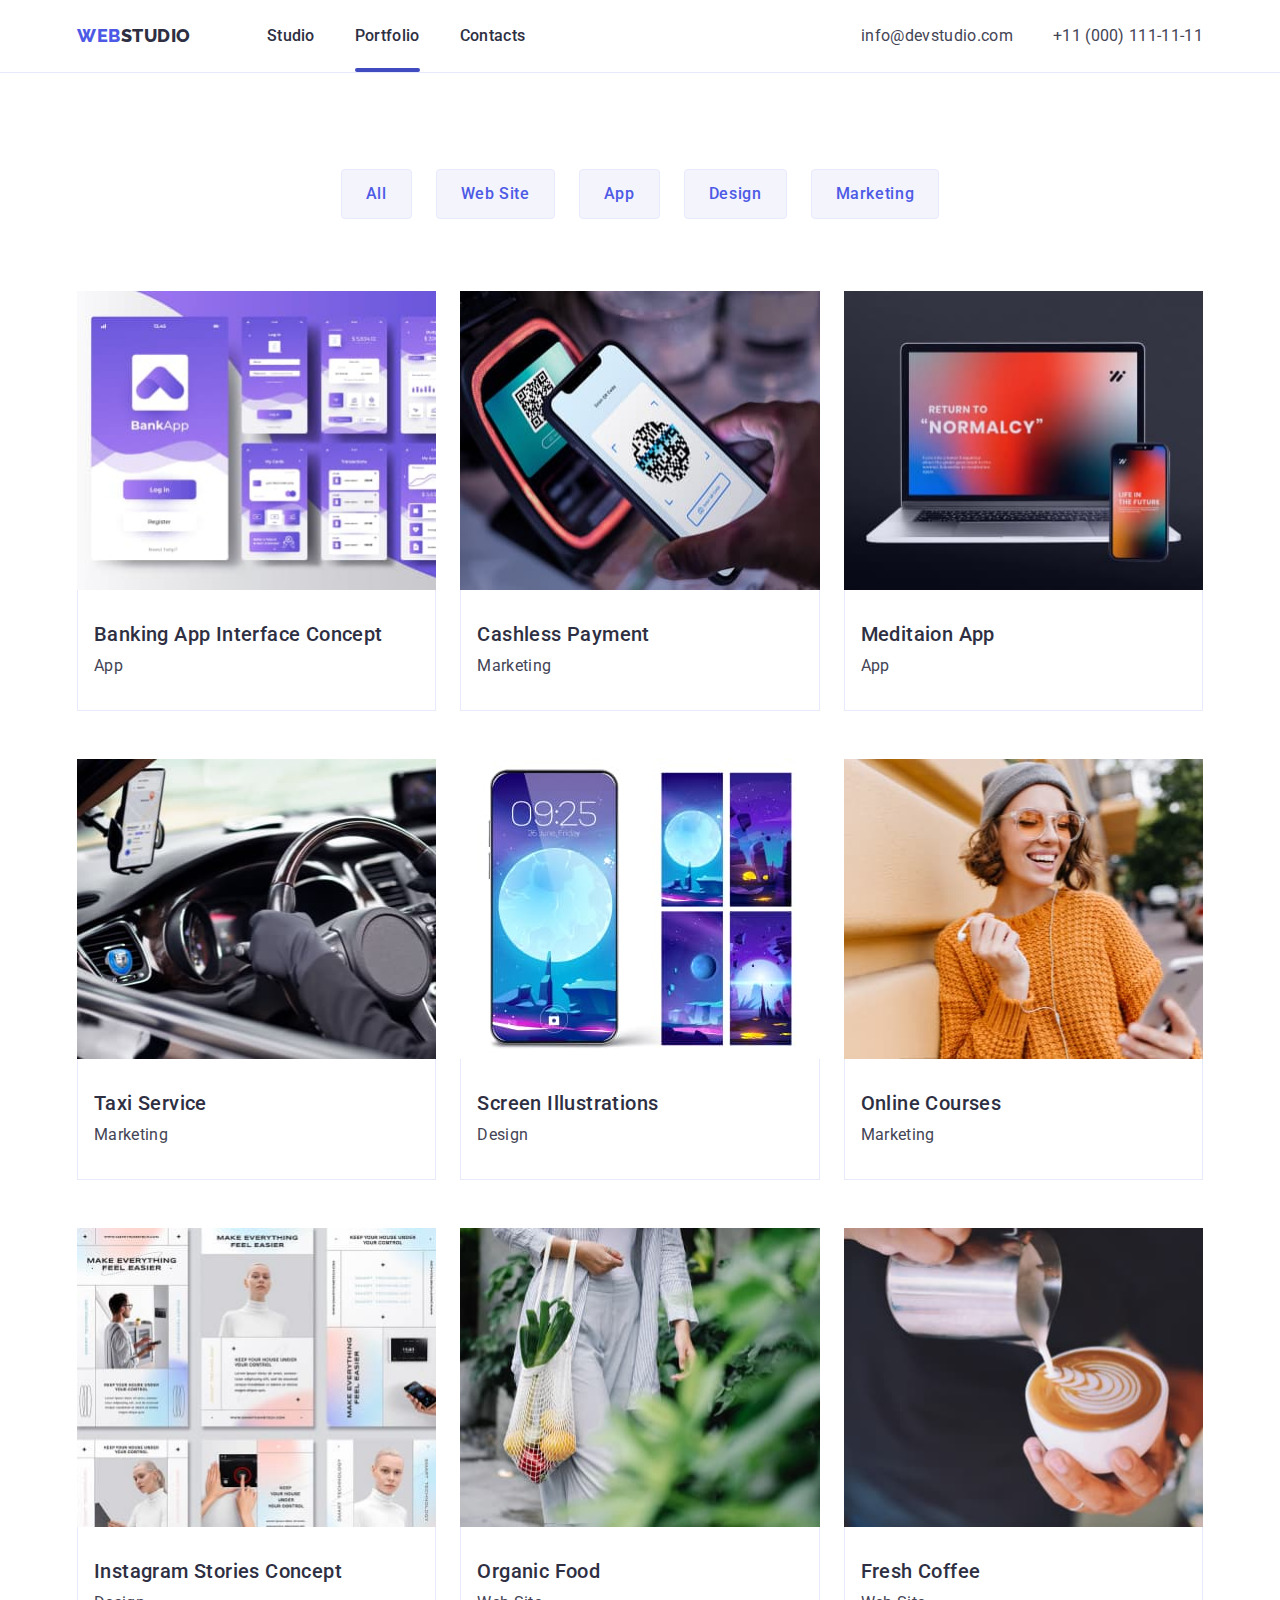
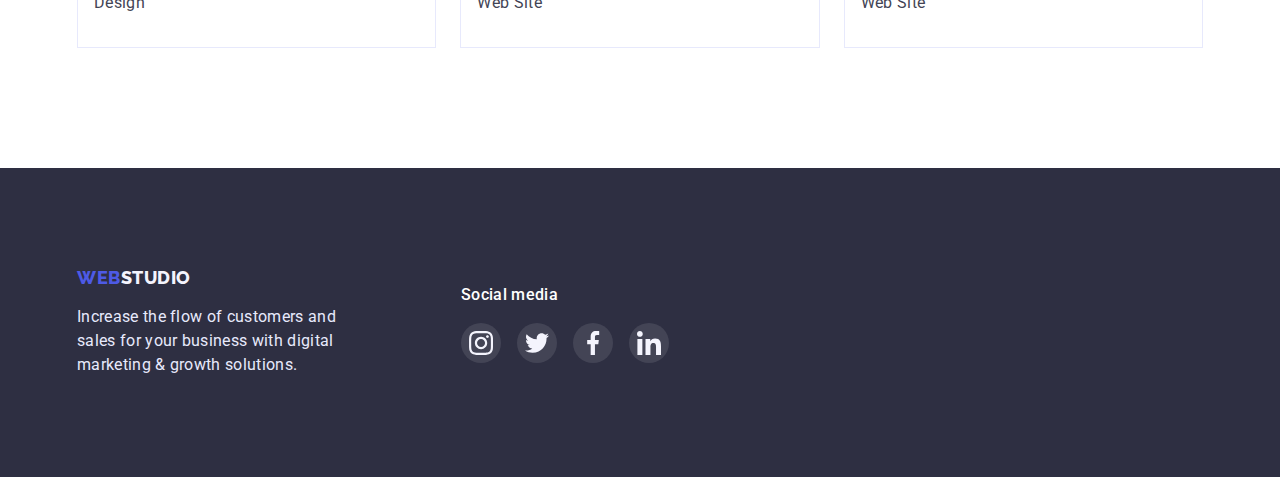
==== portfolio.html @ baeeca3b "Initial commit" ====
<!DOCTYPE html>
<html lang="en">

<head>
  <meta charset="UTF-8" />
  <meta http-equiv="X-UA-Compatible" content="IE=edge" />
  <meta name="viewport" content="width=device-width, initial-scale=1.0" />
  <title>Document</title>
  <link rel="preconnect" href="https://fonts.googleapis.com" />
  <link rel="preconnect" href="https://fonts.gstatic.com" crossorigin />
  <link href="https://fonts.googleapis.com/css2?family=Raleway:wght@800&family=Roboto:wght@400;500;700;900&display=swap"
    rel="stylesheet" />
  <link rel="stylesheet" href="https://cdnjs.cloudflare.com/ajax/libs/modern-normalize/1.1.0/modern-normalize.min.css">
  <link rel="stylesheet" href="./css/styles.css" />
</head>

<body>
  <!-- header  -->
  <header class="page-header">
    <div class="container header-container">
      <nav class="page-nav">
        <a href="./index.html" class="link logo">
          Web<spn class="logo-type">Studio</spn></a>

        <ul class="list menu">
          <li class="menu-item">
            <a href="./index.html" class="link menu-link">Studio</a>
          </li>
          <li class="menu-item">
            <a href="./portfolio.html" class="link menu-link menu-link-active">Portfolio</a>
          </li>
          <li class="menu-item">
            <a href="" class="link menu-link">Contacts</a>
          </li>
        </ul>
      </nav>
      <address>
        <ul class="list address-container">
          <li>
            <a href="mailto:info@devstudio.com" class="link info phone-number">info@devstudio.com</a>
          </li>
          <li>
            <a href="tel:+110001111111" class="link info">+11 (000) 111-11-11</a>
          </li>
        </ul>
      </address>
    </div>
  </header>
    <!-- main  -->
    <main>
      <section class="potfolio-container">
        <div class="container">
          <h1 class="visually-hidden">portfolio</h1>
          <ul class="list btn-container">
            <li><button type="button" class="filter-btn">All</button></li>
            <li><button type="button" class="filter-btn">Web Site</button></li>
            <li><button type="button" class="filter-btn">App</button></li>
            <li><button type="button" class="filter-btn">Design</button></li>
            <li><button type="button" class="filter-btn">Marketing</button></li>
          </ul>
          <ul class="list portfolio-photo-container">
            <li class="portfolio-photo-cards">
              <a href="" class="link portfolio-hover-link">
               <div class="potfolio-list-overlay">
                  <img
                    src="./images/portfolio/img.jpg"
                    alt="bank"
                    width="360"
                    height="300"
                  />
                  <p class="overlay">14 Stylish and User-Friendly App Design Concepts · Task Manager App · Calorie Tracker App · Exotic Fruit Ecommerce App · Cloud Storage App</p>
               </div>
                <div class="portfolio-text-cards"><h2 class="secondary-text portfolio-title">Banking App Interface Concept</h2>
                <p class="subtitle-text">App</p></div>
              </a>
            </li>
            <li class="portfolio-photo-cards">
              <a href="" class="link portfolio-hover-link">
                <div class="potfolio-list-overlay">
                <img
                  src="./images/portfolio/img1.jpg"
                  alt="qr pay"
                  width="360"
                  height="300"
                /><p class="overlay">14 Stylish and User-Friendly App Design Concepts · Task Manager App · Calorie Tracker App · Exotic
                  Fruit Ecommerce App · Cloud Storage App</p>
                </div>
                <div class="portfolio-text-cards"><h2 class="secondary-text portfolio-title">Cashless Payment</h2>
                <p class="subtitle-text">Marketing</p></div>
              </a>
            </li>
            <li class="portfolio-photo-cards">
              <a href="" class="link portfolio-hover-link">
                <div class="potfolio-list-overlay">
                <img
                  src="./images/portfolio/img2.jpg"
                  alt="meditation"
                  width="360"
                  height="300"
                />
                <p class="overlay">14 Stylish and User-Friendly App Design Concepts · Task Manager App · Calorie Tracker App · Exotic
                  Fruit Ecommerce App · Cloud Storage App</p>
                </div>
                <div class="portfolio-text-cards"><h2 class="secondary-text portfolio-title">Meditaion App</h2>
                <p class="subtitle-text">App</p></div>
              </a>
            </li>
            <li class="portfolio-photo-cards">
              <a href="" class="link portfolio-hover-link">
                <div class="potfolio-list-overlay">
                <img
                  src="./images/portfolio/img3.jpg"
                  alt="avto"
                  width="360"
                  height="300"
                />
                <p class="overlay">14 Stylish and User-Friendly App Design Concepts · Task Manager App · Calorie Tracker App · Exotic
                  Fruit Ecommerce App · Cloud Storage App</p>
                </div>
                <div class="portfolio-text-cards"><h2 class="secondary-text portfolio-title">Taxi Service</h2>
                <p class="subtitle-text">Marketing</p></div>
              </a>
            </li>
            <li class="portfolio-photo-cards">
              <a href="" class="link portfolio-hover-link">
                <div class="potfolio-list-overlay">
                <img
                  src="./images/portfolio/img4.jpg"
                  alt="screen"
                  width="360"
                  height="300"
                />
                <p class="overlay">14 Stylish and User-Friendly App Design Concepts · Task Manager App · Calorie Tracker App · Exotic
                  Fruit Ecommerce App · Cloud Storage App</p>
                </div>
                <div class="portfolio-text-cards"><h2 class="secondary-text portfolio-title">Screen Illustrations</h2>
                <p class="subtitle-text">Design</p></div>
              </a>
            </li>
            <li class="portfolio-photo-cards">
              <a href="" class="link portfolio-hover-link">
                <div class="potfolio-list-overlay">
                <img
                  src="./images/portfolio/img5.jpg"
                  alt="girl on street"
                  width="360"
                  height="300"
                />
                <p class="overlay">14 Stylish and User-Friendly App Design Concepts · Task Manager App · Calorie Tracker App · Exotic
                  Fruit Ecommerce App · Cloud Storage App</p>
                </div>
                <div class="portfolio-text-cards"><h2 class="secondary-text portfolio-title">Online Courses</h2>
                <p class="subtitle-text">Marketing</p></div>
              </a>
            </li>
            <li class="portfolio-photo-cards">
              <a href="" class="link portfolio-hover-link">
                <div class="potfolio-list-overlay">
                <img
                  src="./images/portfolio/img6.jpg"
                  alt="insta maket"
                  width="360"
                  height="300"
                /><p class="overlay">14 Stylish and User-Friendly App Design Concepts · Task Manager App · Calorie Tracker App · Exotic
                  Fruit Ecommerce App · Cloud Storage App</p>
                </div>
                <div class="portfolio-text-cards"><h2 class="secondary-text portfolio-title">Instagram Stories Concept</h2>
                <p class="subtitle-text">Design</p></div>
              </a>
            </li>
            <li class="portfolio-photo-cards">
              <a href="" class="link portfolio-hover-link">
                <div class="potfolio-list-overlay">
                <img
                  src="./images/portfolio/img7.jpg"
                  alt="vegetable"
                  width="360"
                  height="300"
                /><p class="overlay">14 Stylish and User-Friendly App Design Concepts · Task Manager App · Calorie Tracker App · Exotic
                  Fruit Ecommerce App · Cloud Storage App</p>
                </div>
                <div class="portfolio-text-cards"><h2 class="secondary-text portfolio-title">Organic Food</h2>
                <p class="subtitle-text">Web Site</p></div>
              </a>
            </li>
            <li class="portfolio-photo-cards">
              <a href="" class="link portfolio-hover-link">
                <div class="potfolio-list-overlay">
                <img
                  src="./images/portfolio/img8.jpg"
                  alt="coffee"
                  width="360"
                  height="300"
                /><p class="overlay">14 Stylish and User-Friendly App Design Concepts · Task Manager App · Calorie Tracker App · Exotic
                  Fruit Ecommerce App · Cloud Storage App</p>
                </div>
                <div class="portfolio-text-cards"><h2 class="secondary-text portfolio-title">Fresh Coffee</h2>
                <p class="subtitle-text">Web Site</p></div>
              </a>
            </li>
          </ul>
        </div>
      </section>
    </main>
    <!-- footer  -->
    <footer class="footer-container">
      <div class="container footer-flex-container">
        <div class="footer-container-logo"><a href="./index.html" class="link footer-btn">
            Web<span class="footer-btn-studio">Studio</span></a>
          <p class="footer-text">
            Increase the flow of customers and sales for your business with digital
            marketing & growth solutions.
          </p>
        </div>
        <div class="social-media-container">
          <p class="footer-title">Social media</p>
          <ul class="footer-list list">
            <li class="footer-list-item">
              <a href="" class="footer-list-link">
                <svg class="footer-list-icon" width="24" height="24">
                  <use href="./images/sprite.svg#instagram"></use>
                </svg>
              </a>
            </li>
            <li class="footer-list-item">
              <a href="" class="footer-list-link">
                <svg class="footer-list-icon" width="24" height="24">
                  <use href="./images/sprite.svg#twitter"></use>
                </svg>
              </a>
            </li>
            <li class="footer-list-item">
              <a href="" class="footer-list-link">
                <svg class="footer-list-icon" width="24" height="24">
                  <use href="./images/sprite.svg#facebook"></use>
                </svg>
              </a>
            </li>
            <li class="footer-list-item">
              <a href="" class="footer-list-link">
                <svg class="footer-list-icon" width="24" height="24">
                  <use href="./images/sprite.svg#linkedin"></use>
                </svg>
              </a>
            </li>
          </ul>
        </div>
      </div>
    </footer>
    </body>
    
    </html>
---- css/styles.css ----
.list {
  list-style: none;
}
.link {
  text-decoration: none;
}
body {
  font-family: 'Roboto', sans-serif;
  color: var(--primary-text);
}
button {
  cursor: pointer;
}
h1,
h2,
h3,
h4,
p {
  margin-top: 0;
  margin-bottom: 0;
}
ul,
ol {
  margin-top: 0;
  margin-bottom: 0;
  padding-left: 0;
}
img {
  display: block;
  width: 100%;
  height: auto;
}
.visually-hidden {
  position: absolute;
  white-space: nowrap;
  width: 1px;
  height: 1px;
  overflow: hidden;
  border: 0;
  padding: 0;
  clip: rect(0 0 0 0);
  clip-path: inset(50%);
  margin: -1px;
}

.container {
  width: 1158px;
  margin-left: auto;
  margin-right: auto;
  padding-left: 16px;
  padding-right: 16px;
}
section {
  padding-bottom: 120px;
  padding-top: 120px;
}

/* ===============root===============  */
:root {
  --cloud-light-background: #f4f4fd;
  --cornflower-accent-color: #e7e9fc;
  --light-slate-subtle: #8e8f99;
  --green-succsses-color: #31d0aa;
  --iris-brand-color: #4d5ae5;
  --primary-text: #2e2f42;
  --text-color-slate: #434455;
  --hover-ocean: #404bbf;
  --white: #ffffff;
}

.primary-text {
  font-weight: 700;
  font-size: 36px;
  line-height: 1.1;
  letter-spacing: 0.02em;
  margin-bottom: 72px;
  text-align: center;
}
.secondary-text {
  font-weight: 500;
  font-size: 20px;
  line-height: 1.2;
  letter-spacing: 0.02em;
  color: var(--primary-text);
}
.subtitle-text {
  font-size: 16px;
  line-height: 1.5;
  letter-spacing: 0.02em;

  color: var(--text-color-slate);
}
/* =================header===============  */

.logo {
  font-family: 'Raleway';
  font-weight: 800;
  font-size: 18px;
  line-height: 1.3;
  letter-spacing: 0.03em;
  text-transform: uppercase;
  color: var(--iris-brand-color);
  margin-right: 76px;
}
.logo-type {
  color: var(--primary-text);
}

.menu-link {
  display: block;
  position: relative;
  color: var(--primary-text);
  font-weight: 500;
  font-size: 16px;
  line-height: 1.5;
  letter-spacing: 0.02em;
  padding-bottom: 24px;
  padding-top: 24px;
  transition: color 250ms cubic-bezier(0.4, 0, 0.2, 1);
}
.menu-link-active::after {
  display: block;
  content: '';
  position: absolute;
  width: 100%;
  height: 4px;
  background-color: var(--hover-ocean);
  border-radius: 2px;
  left: 0;
  bottom: 0;
}
/* .menu-link:hover:after {
  display: block;
} */
.menu-item:not(:last-child) {
  margin-right: 40px;
  /* position: relative; */
}
.menu-link:hover,
.menu-link:focus {
  color: var(--hover-ocean);
}
.info {
  font-style: normal;
  font-size: 16px;
  line-height: 1.5;
  letter-spacing: 0.02em;
  color: var(--text-color-slate);
  transition: color 250ms cubic-bezier(0.4, 0, 0.2, 1);
}
.info:hover,
.info:focus {
  color: var(--hover-ocean);
}
.header-container {
  display: flex;
  align-items: center;
  justify-content: space-between;
}
.page-nav {
  display: flex;
  align-items: center;
}
.menu {
  display: flex;
}
.address-container {
  display: flex;
}
.phone-number {
  margin-right: 40px;
}
.page-header {
  /* padding-top: 24px; */
  /* padding-bottom: 24px; */
  border-bottom: 1px solid var(--cornflower-accent-color);
}

/* ===========main============== */
/* ========hero============= */
.hero {
  background-color: var(--primary-text);
  text-align: center;
  padding-bottom: 188px;
  padding-top: 188px;
  background-image: linear-gradient(
      rgba(46, 47, 66, 0.7),
      rgba(46, 47, 66, 0.7)
    ),
    url(../images/people-office.jpg);
  background-repeat: no-repeat;
  background-position: center;
  background-size: cover;
  width: 1440px;
  margin-left: auto;
  margin-right: auto;
}

.hero-text {
  font-weight: 700;
  font-size: 56px;
  line-height: 1.07;
  /* text-align: center; */
  letter-spacing: 0.02em;
  color: var(--white);
  width: 496px;
  margin-bottom: 48px;
  margin-left: auto;
  margin-right: auto;
}
.hero-btn {
  background: var(--iris-brand-color);
  font-family: inherit;
  font-weight: 500;
  font-size: 16px;
  line-height: 1.5;
  letter-spacing: 0.04em;
  color: var(--white);
  border-radius: 4px;
  border: transparent;
  padding-top: 16px;
  padding-bottom: 16px;
  padding-right: 32px;
  padding-left: 32px;
  transition: background-color 250ms cubic-bezier(0.4, 0, 0.2, 1);
}
.hero-btn:hover,
.hero-btn:focus {
  background-color: var(--hover-ocean);
  color: var(--white);
}

/* =========feature-container=========== */

.feature-container {
  display: flex;
}
.feature-list:not(:last-child) {
  margin-right: 24px;
}

.feature-text {
  margin-bottom: 8px;
  margin-top: 8px;
}
.feature-subtitle {
  min-width: 264px;
}
.feature-list-prymiry {
  display: flex;
  justify-content: space-between;
  align-items: center;
}
.feature-list-link {
  display: flex;
  justify-content: center;
  align-items: center;
  height: 112px;
  background: var(--cloud-light-background);
  border-radius: 4px;
}

/* ===============works==================== */
.work-contanier {
  padding-top: 0;
}
.work-header {
  text-transform: capitalize;
}

.work-list {
  display: flex;
  column-gap: 24px;
}
.work-cards {
  flex-basis: calc(100%-58px) / 3;
}

/* ====================team================ */
.team-container {
  background-color: var(--cloud-light-background);
}
.team-list {
  display: flex;
  column-gap: 24px;
}
.team-cards {
  flex-basis: calc((100%-24px * 3) / 4);
  background-color: var(--white);
  box-shadow: 0px 1px 6px rgba(46, 47, 66, 0.08),
    0px 1px 1px rgba(46, 47, 66, 0.16), 0px 2px 1px rgba(46, 47, 66, 0.08);
}
.team-cards-text {
  padding-bottom: 32px;
  padding-top: 32px;
  text-align: center;
}
.team-title {
  margin-bottom: 8px;
}
.social-list-link {
  display: flex;
  justify-content: center;
  align-items: center;
  width: 40px;
  height: 40px;
  border-radius: 50%;
  background-color: var(--iris-brand-color);
  transition: background-color 250ms cubic-bezier(0.4, 0, 0.2, 1);
}
.social-list {
  display: flex;
  justify-content: center;
  gap: 24px;
  margin-top: 8px;
}
.social-list-icon {
  fill: var(--cloud-light-background);
}
.social-list-link:hover,
.social-list-link:focus {
  background-color: var(--hover-ocean);
}
/* ===========customers============= */
.customers-title {
  font-weight: 700;
  font-size: 36px;
  line-height: 1.11;
  text-align: center;
  letter-spacing: 0.02em;
  text-transform: capitalize;
  color: var(--primary-text);
  margin-bottom: 72px;
}
.customers-conteiner {
  padding-top: 130px;
}
.customers-list {
  display: flex;
  justify-content: center;
  align-items: center;
  gap: 24px;
}
.customers-list-icon {
  fill: var(--light-slate-subtle);
  transition: fill 250ms cubic-bezier(0.4, 0, 0.2, 1);
}

.customers-list-link {
  display: flex;
  justify-content: center;
  align-items: center;

  height: 88px;
  border: 1px solid var(--light-slate-subtle);
  border-radius: 4px;
  transition: border-color 250ms cubic-bezier(0.4, 0, 0.2, 1);
}
.customers-list-link:hover,
.customers-list-link:focus {
  border: 1px solid var(--hover-ocean);
  border-radius: 4px;
}
.customers-list-link:hover .customers-list-icon {
  fill: var(--hover-ocean);
}
.customers-list-item {
  width: calc((100% - 120px) / 6);
}
/* ===========footer============= */
.footer-container {
  background-color: var(--primary-text);
  padding-top: 100px;
  padding-bottom: 100px;
}
.footer-btn {
  font-family: 'Raleway';
  font-weight: 800;
  font-size: 18px;
  line-height: 1.16;
  letter-spacing: 0.03em;
  text-transform: uppercase;
  color: var(--iris-brand-color);
}

.footer-btn-studio {
  color: var(--cloud-light-background);
}

.footer-text {
  font-size: 16px;
  line-height: 1.5;
  letter-spacing: 0.02em;
  color: var(--cornflower-accent-color);

  margin-top: 16px;
}
.footer-container-logo {
  width: 264px;
}

.footer-title {
  font-weight: 500;
  font-size: 16px;
  line-height: 1.5;

  letter-spacing: 0.02em;

  color: var(--white);
  margin-bottom: 16px;
}
.footer-list {
  display: flex;
}
.footer-list-link {
  display: flex;
  justify-content: center;
  align-items: center;
  width: 40px;
  height: 40px;
  border-radius: 50%;
  background-color: var(--text-color-slate);
  transition: background-color 250ms cubic-bezier(0.4, 0, 0.2, 1);
}
.footer-list-link:hover,
.footer-list-link:focus {
  background-color: var(--green-succsses-color);
}
.footer-list-item:not(:last-child) {
  margin-right: 16px;
}
.footer-flex-container {
  display: flex;
  align-items: center;
}
.footer-list-icon {
  fill: var(--cloud-light-background);
}
.social-media-container {
  width: 280px;
  margin-left: 120px;
}
/* ===========portfolio============= */
/* ===========portfolio============= */
/* ===========portfolio============= */

.filter-btn {
  font-family: inherit;
  background: var(--cloud-light-background);
  font-weight: 500;
  font-size: 16px;
  line-height: 1.5;
  letter-spacing: 0.04em;
  color: var(--iris-brand-color);
  border: 1px solid var(--cornflower-accent-color);
  border-radius: 4px;
  padding-top: 12px;
  padding-bottom: 12px;
  padding-right: 24px;
  padding-left: 24px;
  transition: background-color 250ms cubic-bezier(0.4, 0, 0.2, 1),
    color 250ms cubic-bezier(0.4, 0, 0.2, 1),
    box-shadow 250ms cubic-bezier(0.4, 0, 0.2, 1),
    border-color 250ms cubic-bezier(0.4, 0, 0.2, 1);
}
.filter-btn:hover,
.filter-btn:focus {
  background-color: var(--hover-ocean);
  color: var(--white);
  box-shadow: 0px 3px 1px rgba(0, 0, 0, 0.1), 0px 2px 1px rgba(0, 0, 0, 0.08),
    0px 2px 2px rgba(0, 0, 0, 0.12);
  border: 1px solid var(--hover-ocean);
}
.btn-container {
  display: flex;
  justify-content: center;
  column-gap: 24px;
  margin-bottom: 72px;
}

.portfolio-photo-container {
  display: flex;
  flex-wrap: wrap;
  column-gap: 24px;
  row-gap: 48px;
}
.portfolio-photo-cards {
  flex-basis: calc((100% - 48px) / 3);
}
.portfolio-hover-link {
  transition: box-shadow 250ms cubic-bezier(0.4, 0, 0.2, 1);
  display: block;
}
.portfolio-hover-link:hover,
.portfolio-hover-link:focus {
  box-shadow: 0px 1px 6px rgba(46, 47, 66, 0.08),
    0px 1px 1px rgba(46, 47, 66, 0.16), 0px 2px 1px rgba(46, 47, 66, 0.08);
}
.portfolio-text-cards {
  border: 1px solid #e7e9fc;
  padding-top: 32px;
  padding-bottom: 32px;
  padding-left: 16px;
  border-top: none;
}
.portfolio-title {
  margin-bottom: 8px;
}
.potfolio-container {
  padding-top: 96px;
}
.overlay {
  position: absolute;
  left: 0;
  top: 0;
  width: 100%;
  height: 100%;
  overflow: auto;
  transform: translate(0%, 101%);
  transition: transform 250ms cubic-bezier(0.4, 0, 0.2, 1);
  font-size: 16px;
  line-height: 1.5;
  letter-spacing: 0.02em;
  color: var(--cloud-light-background);
  background: var(--iris-brand-color);
  padding-left: 32px;
  padding-right: 32px;
  padding-top: 40px;
}
.potfolio-list-overlay {
  position: relative;
  overflow: hidden;
}
.portfolio-hover-link:hover .overlay,
.portfolio-hover-link:focus .overlay {
  transform: translate(0%, 0%);
}
/* ===========modal-wimdows================ */
.backdrop {
  position: fixed;
  z-index: 100;
  top: 0;
  left: 0;
  width: 100%;
  height: 100%;
  background-color: rgba(46, 47, 66, 0.4);
  transition: opacity 250ms cubic-bezier(0.4, 0, 0.2, 1),
    visibility 250ms cubic-bezier(0.4, 0, 0.2, 1);
}
.modal {
  position: absolute;
  top: 50%;
  left: 50%;
  transform: translate(-50%, -50%) scale(1);

  width: 408px;
  height: 576px;
  background: #fcfcfc;
  box-shadow: 0px 1px 1px rgba(0, 0, 0, 0.14), 0px 1px 3px rgba(0, 0, 0, 0.12),
    0px 2px 1px rgba(0, 0, 0, 0.2);
  border-radius: 4px;
  transition: transform 250ms cubic-bezier(0.4, 0, 0.2, 1);
}
.clouse-modal-btn {
  position: absolute;
  top: 24px;
  right: 24px;
  display: flex;
  justify-content: center;
  align-items: center;
  background: #e7e9fc;
  border: 1px solid rgba(0, 0, 0, 0.1);
  width: 24px;
  height: 24px;
  border-radius: 50%;
  padding: 0;
  transition: fill 250ms cubic-bezier(0.4, 0, 0.2, 1),
    background-color 250ms cubic-bezier(0.4, 0, 0.2, 1);
}
.clouse-modal-btn:hover,
.clouse-modal-btn:focus {
  fill: var(--white);
  background-color: var(--hover-ocean);
}
.backdrop.is-hidden {
  opacity: 0;
  visibility: hidden;
  pointer-events: none;
}
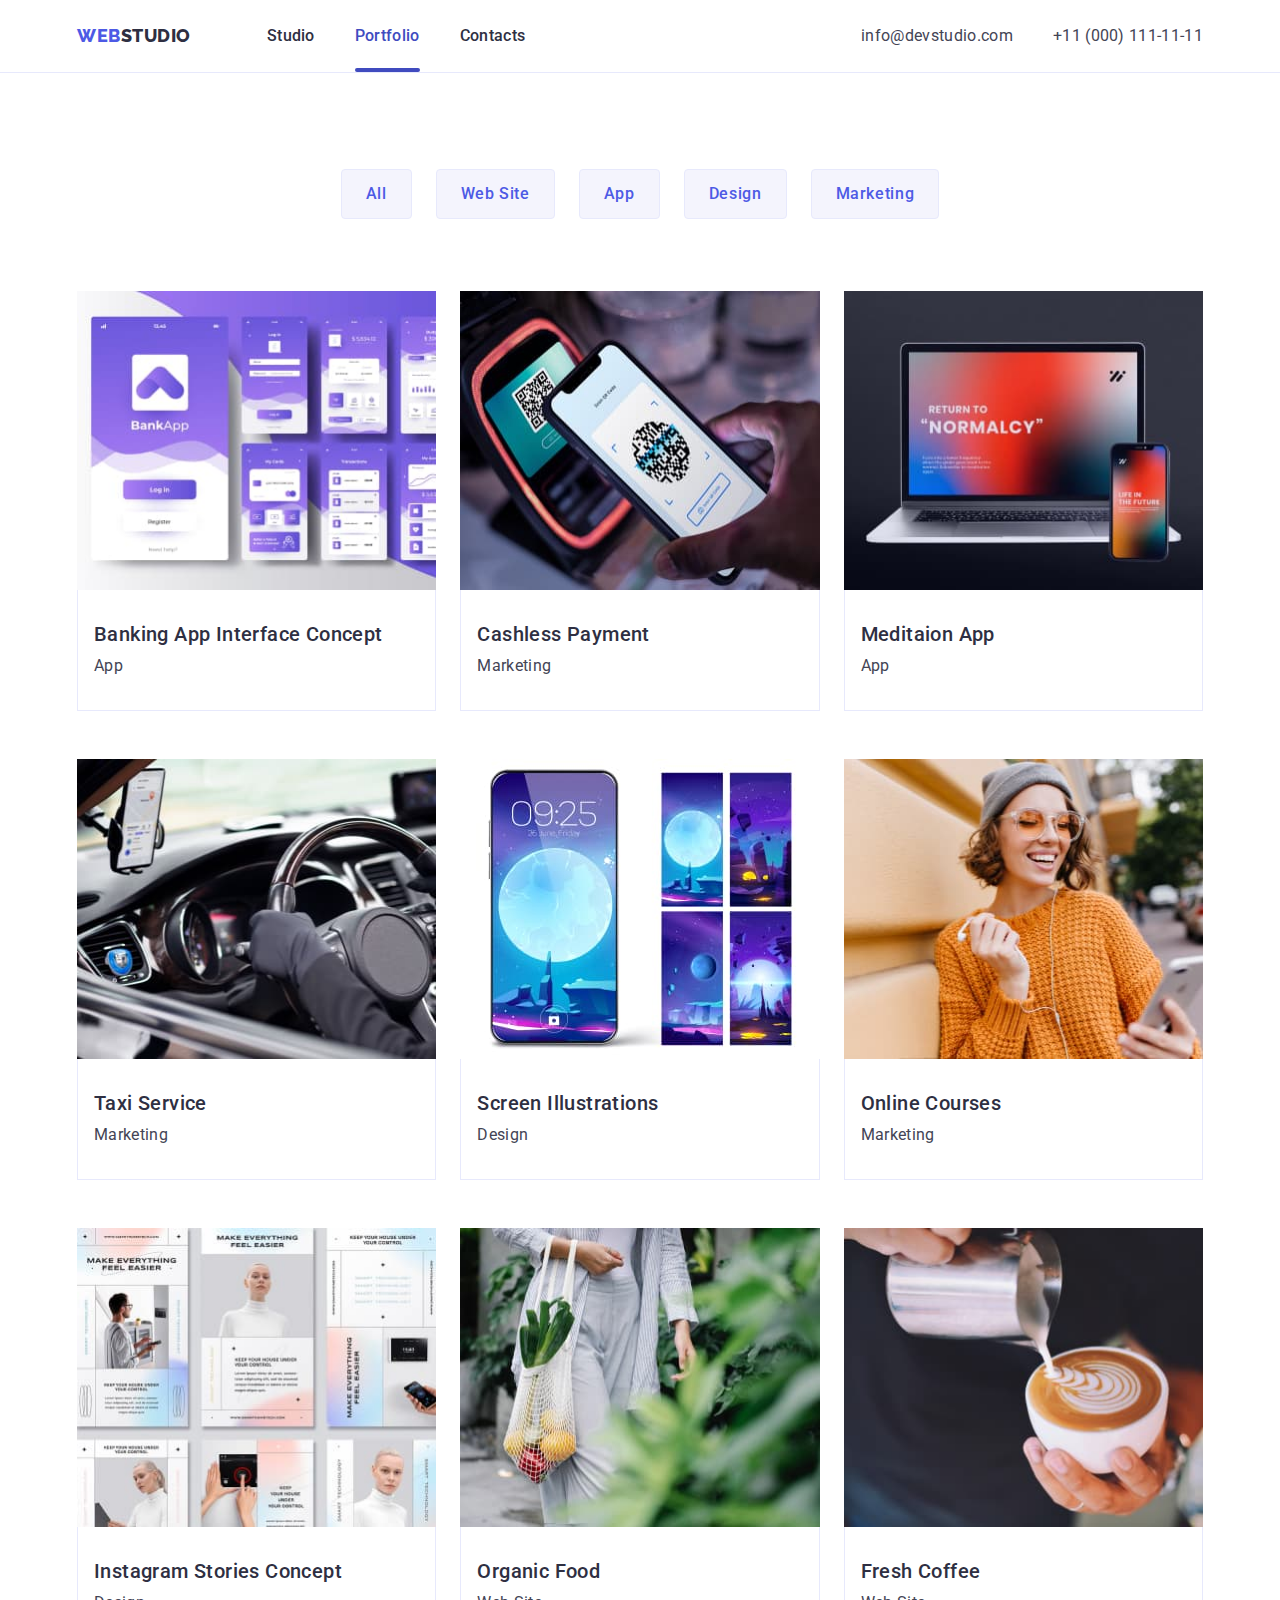
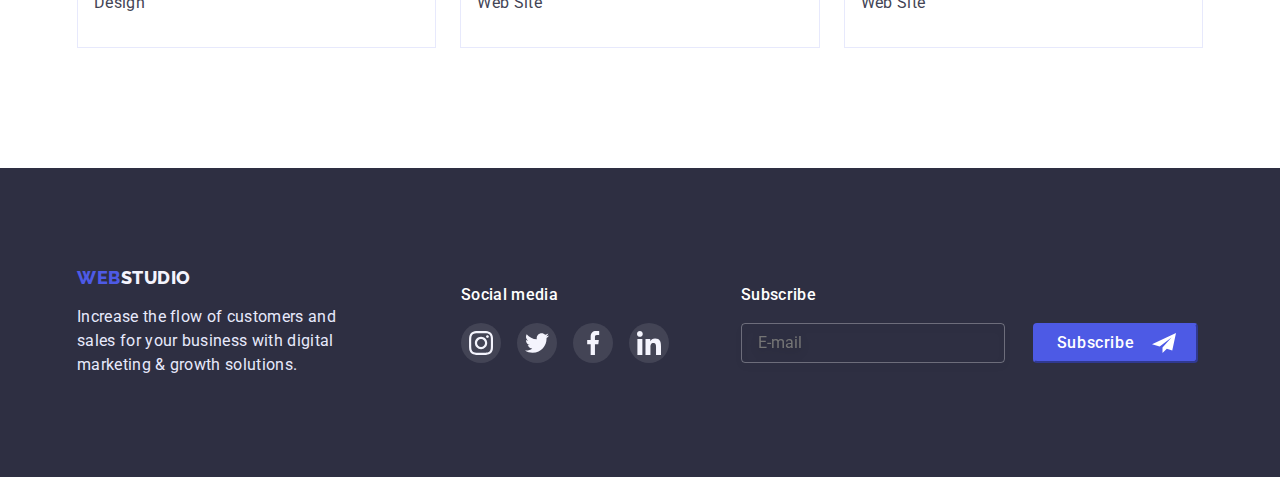
==== commit 8d57d0ad: "a" ====
--- a/portfolio.html
+++ b/portfolio.html
@@ -245,6 +245,17 @@
             </li>
           </ul>
         </div>
+        <form>
+          <p class="subscribe-title">Subscribe</p>
+          <!-- <label for="" class="footer-subscribe-label"></label> -->
+          <input type="email" class="footer-subscribe-input" name="subscribe" placeholder="E-mail">
+          <button class="footer-subscribe-btn"><span class="footer-btn-subscribe-text">Subscribe</span
+              class="footer-btn-subscribe-text">
+            <svg class="subscribe-icon" width="24" height="24">
+              <use href="./images/sprite.svg#icon-subscribe"></use>
+            </svg>
+          </button>
+        </form>
       </div>
     </footer>
     </body>
--- a/css/styles.css
+++ b/css/styles.css
@@ -1,3 +1,5 @@
+/* transition: transform 250ms cubic-bezier(0.4, 0, 0.2, 1); */
+
 .list {
   list-style: none;
 }
@@ -129,9 +131,9 @@
   left: 0;
   bottom: 0;
 }
-/* .menu-link:hover:after {
-  display: block;
-} */
+.menu-link-active {
+  color: var(--hover-ocean);
+}
 .menu-item:not(:last-child) {
   margin-right: 40px;
   /* position: relative; */
@@ -440,6 +442,63 @@
   width: 280px;
   margin-left: 120px;
 }
+.subscribe-title {
+  font-weight: 500;
+  font-size: 16px;
+  line-height: 1.5;
+  letter-spacing: 0.02em;
+  color: var(--white);
+  margin-bottom: 16px;
+}
+.footer-subscribe-input {
+  width: 264px;
+  height: 40px;
+  border: 1px solid rgba(255, 255, 255, 0.3);
+  filter: drop-shadow(0px 4px 4px rgba(0, 0, 0, 0.15));
+  border-radius: 4px;
+  background-color: transparent;
+  outline: none;
+  padding-left: 16px;
+  padding-top: 8px;
+  padding-bottom: 8px;
+  margin-right: 24px;
+}
+/* .footer-subscribe-input::placeholder {
+  font-size: 12px;
+  letter-spacing: 0.04em;
+  color: rgba(255, 255, 255, 0.6);
+} */
+.footer-subscribe-btn {
+  position: relative;
+  background: var(--iris-brand-color);
+  border-radius: 4px;
+  border-color: var(--iris-brand-color);
+  width: 165px;
+  height: 40px;
+  transition: border-color 250ms cubic-bezier(0.4, 0, 0.2, 1),
+    background-color 250ms cubic-bezier(0.4, 0, 0.2, 1);
+}
+.footer-subscribe-btn:hover,
+.footer-subscribe-btn:focus {
+  background-color: var(--hover-ocean);
+  border-color: var(--hover-ocean);
+}
+.footer-btn-subscribe-text {
+  font-weight: 500;
+  font-size: 16px;
+  line-height: 2;
+  letter-spacing: 0.04em;
+  color: var(--white);
+
+  margin-right: 40px;
+}
+.subscribe-icon {
+  position: absolute;
+  top: 50%;
+  left: 117px;
+  transform: translate(0, -50%);
+}
+
 /* ===========portfolio============= */
 /* ===========portfolio============= */
 /* ===========portfolio============= */
@@ -552,7 +611,7 @@
   top: 50%;
   left: 50%;
   transform: translate(-50%, -50%) scale(1);
-
+  padding: 72px 24px 24px 24px;
   width: 408px;
   height: 576px;
   background: #fcfcfc;
@@ -587,3 +646,129 @@
   visibility: hidden;
   pointer-events: none;
 }
+/* ================modal-form============ */
+.modal-form-field {
+  display: flex;
+  flex-direction: column;
+}
+.modal-form-input {
+  width: 100%;
+  height: 40px;
+  border: 1px solid rgba(33, 33, 33, 0.2);
+  border-radius: 4px;
+  padding-left: 38px;
+  margin-bottom: 8px;
+  transition: border-color 250ms cubic-bezier(0.4, 0, 0.2, 1);
+}
+.modal-form-input:focus {
+  outline: none;
+  border-color: var(--iris-brand-color);
+}
+.modal-form-label-descr {
+  font-size: 12px;
+  line-height: 1.16;
+  letter-spacing: 0.01em;
+  color: var(--light-slate-subtle);
+
+  margin-bottom: 4px;
+  display: block;
+}
+.modal-title {
+  font-weight: 500;
+  font-size: 16px;
+  line-height: 1.5;
+  text-align: center;
+  letter-spacing: 0.02em;
+  margin-bottom: 16px;
+}
+.modal-form-input-icon {
+  position: absolute;
+  top: 50%;
+  left: 0;
+  transform: translateY(-50%);
+  margin-left: 16px;
+  transition: fill 250ms cubic-bezier(0.4, 0, 0.2, 1);
+}
+.modal-wrap-icon {
+  position: relative;
+}
+
+.modal-form-input:focus + .modal-form-input-icon {
+  fill: var(--iris-brand-color);
+}
+.modal-form-message {
+  resize: none;
+  width: 100%;
+  height: 120px;
+  padding: 8px 16px 8px 16px;
+  outline: none;
+  border: 1px solid rgba(33, 33, 33, 0.2);
+  border-radius: 4px;
+  margin-bottom: 16px;
+  transition: border-color 250ms cubic-bezier(0.4, 0, 0.2, 1);
+}
+.modal-form-message::placeholder {
+  font-size: 12px;
+  line-height: 1.17;
+  letter-spacing: 0.04em;
+  color: rgba(117, 117, 117, 0.5);
+}
+.modal-form-message:focus {
+  border-color: var(--iris-brand-color);
+}
+.modal-form-check-descr::before {
+  content: '';
+  display: block;
+  width: 16px;
+  height: 16px;
+  border: 1.25px solid var(--primary-text);
+  border-radius: 2px;
+  cursor: pointer;
+  margin-right: 8px;
+  transition: background-color 250ms cubic-bezier(0.4, 0, 0.2, 1),
+    border-color 250ms cubic-bezier(0.4, 0, 0.2, 1),
+    background-image 250ms cubic-bezier(0.4, 0, 0.2, 1);
+}
+.modal-form-check:checked + .modal-form-check-descr::before {
+  background-color: var(--hover-ocean);
+  border-color: var(--hover-ocean);
+  background-image: url(../images/ok.svg);
+  background-repeat: no-repeat;
+  background-position: 50% 50%;
+}
+.modal-form-check:focus + .modal-form-check-descr::before {
+  outline: var(--hover-ocean);
+}
+.modal-form-check-descr {
+  display: flex;
+  align-items: center;
+  font-size: 12px;
+  line-height: 1.17;
+  letter-spacing: 0.04em;
+  color: #757575;
+  margin-bottom: 24px;
+}
+.modal-form-submit {
+  width: 169px;
+  height: 56px;
+  background: var(--iris-brand-color);
+  box-shadow: 0px 4px 4px rgba(0, 0, 0, 0.15);
+  border-radius: 4px;
+  border-color: var(--iris-brand-color);
+  align-self: center;
+  transition: background-color 250ms cubic-bezier(0.4, 0, 0.2, 1),
+    border-color 250ms cubic-bezier(0.4, 0, 0.2, 1);
+}
+.modal-btn-text {
+  font-weight: 500;
+  font-size: 16px;
+  line-height: 1.5;
+  letter-spacing: 0.04em;
+  color: var(--white);
+  padding: 16px 32px 16px 32px;
+}
+.modal-form-submit:hover,
+.modal-form-submit:focus {
+  background-color: var(--hover-ocean);
+  border-color: var(--hover-ocean);
+}
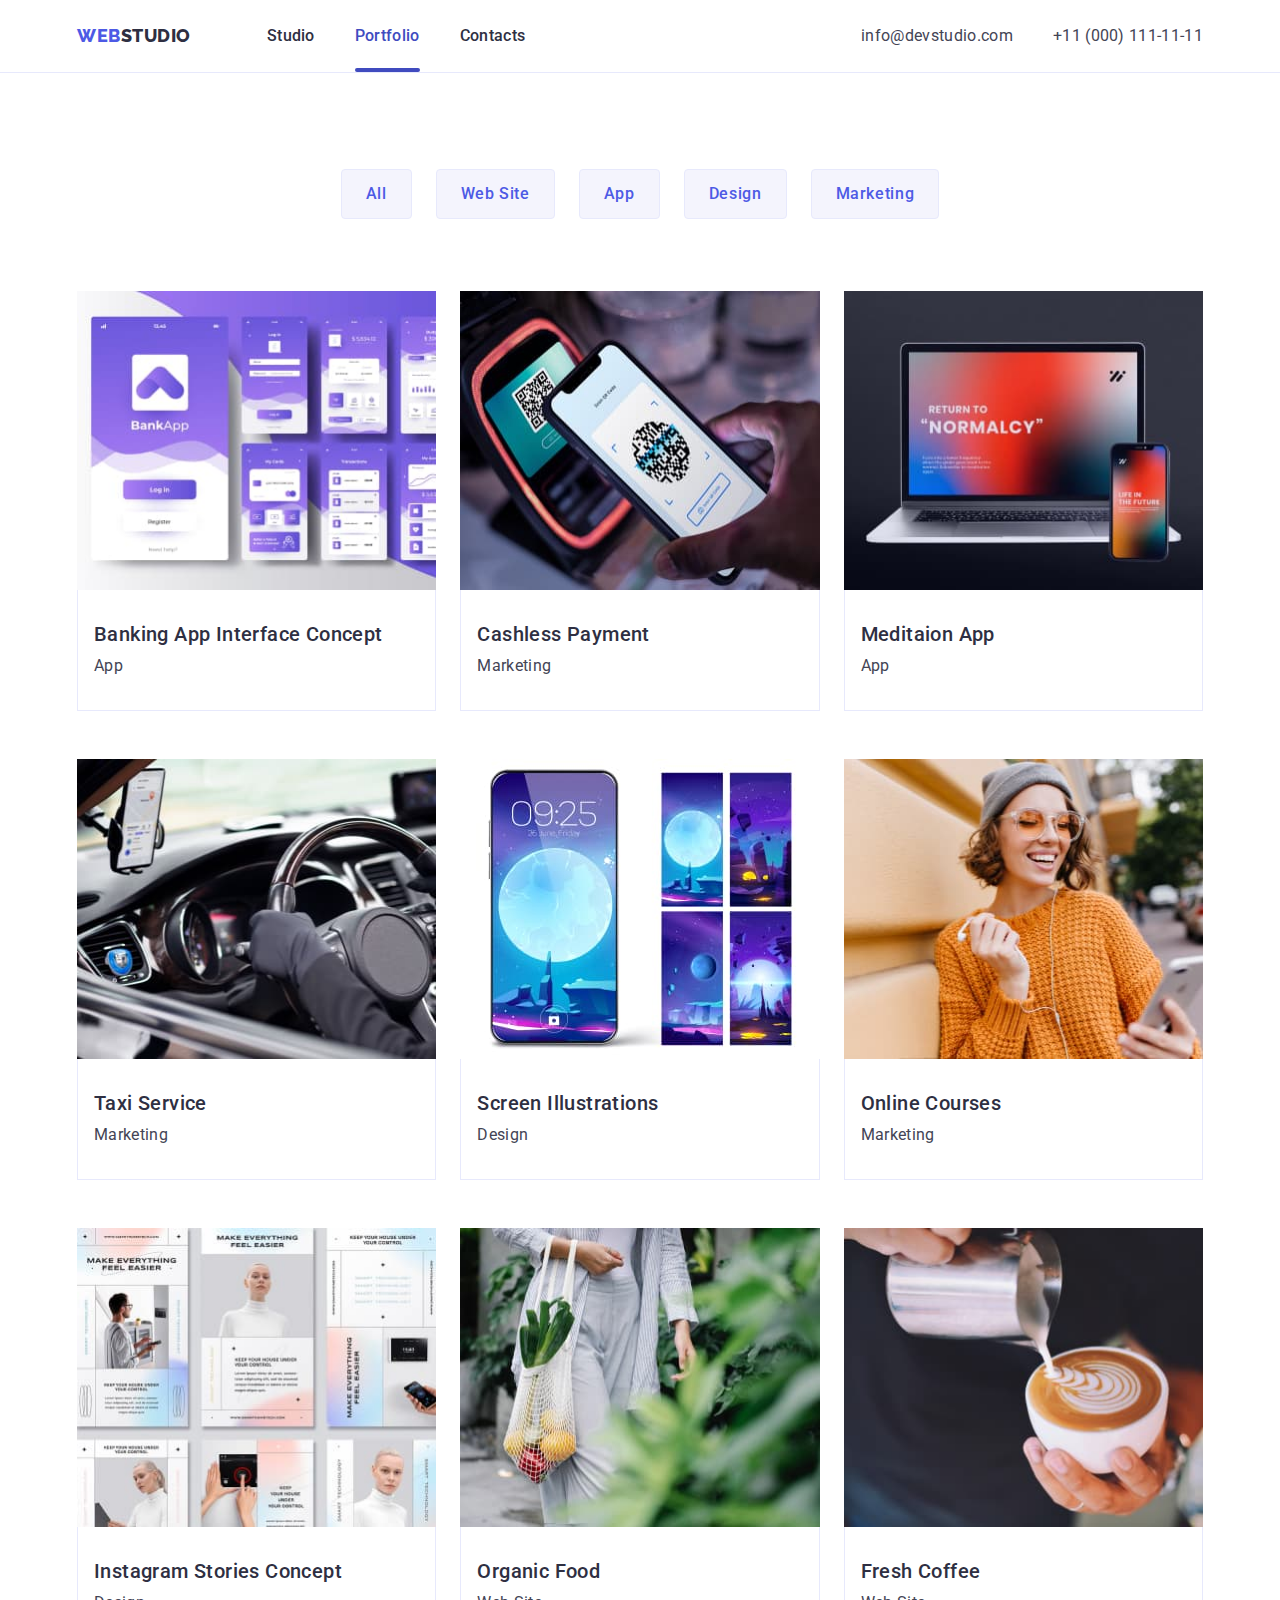
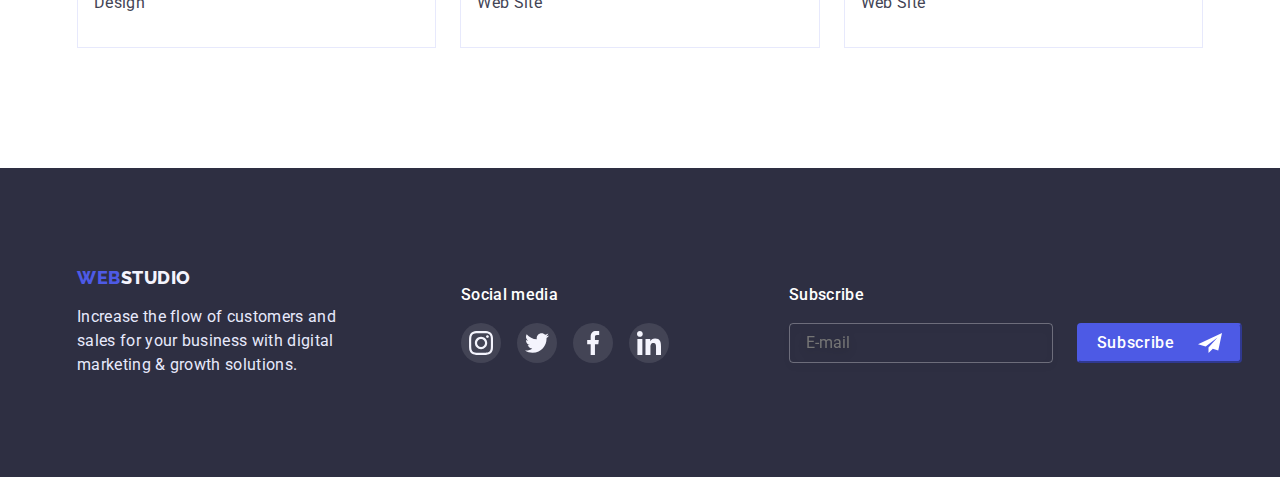
==== commit 576664c5: "Update portfolio.html" ====
--- a/portfolio.html
+++ b/portfolio.html
@@ -203,51 +203,51 @@
       </section>
     </main>
     <!-- footer  -->
-    <footer class="footer-container">
-      <div class="container footer-flex-container">
-        <div class="footer-container-logo"><a href="./index.html" class="link footer-btn">
-            Web<span class="footer-btn-studio">Studio</span></a>
-          <p class="footer-text">
-            Increase the flow of customers and sales for your business with digital
-            marketing & growth solutions.
-          </p>
-        </div>
-        <div class="social-media-container">
-          <p class="footer-title">Social media</p>
-          <ul class="footer-list list">
-            <li class="footer-list-item">
-              <a href="" class="footer-list-link">
-                <svg class="footer-list-icon" width="24" height="24">
-                  <use href="./images/sprite.svg#instagram"></use>
-                </svg>
-              </a>
-            </li>
-            <li class="footer-list-item">
-              <a href="" class="footer-list-link">
-                <svg class="footer-list-icon" width="24" height="24">
-                  <use href="./images/sprite.svg#twitter"></use>
-                </svg>
-              </a>
-            </li>
-            <li class="footer-list-item">
-              <a href="" class="footer-list-link">
-                <svg class="footer-list-icon" width="24" height="24">
-                  <use href="./images/sprite.svg#facebook"></use>
-                </svg>
-              </a>
-            </li>
-            <li class="footer-list-item">
-              <a href="" class="footer-list-link">
-                <svg class="footer-list-icon" width="24" height="24">
-                  <use href="./images/sprite.svg#linkedin"></use>
-                </svg>
-              </a>
-            </li>
-          </ul>
-        </div>
-        <form>
-          <p class="subscribe-title">Subscribe</p>
-          <!-- <label for="" class="footer-subscribe-label"></label> -->
+  <footer class="footer-container">
+    <div class="container footer-flex-container">
+      <div class="footer-container-logo"><a href="./index.html" class="link footer-btn">
+          Web<span class="footer-btn-studio">Studio</span></a>
+        <p class="footer-text">
+          Increase the flow of customers and sales for your business with digital
+          marketing & growth solutions.
+        </p>
+      </div>
+      <div class="social-media-container">
+        <p class="footer-title">Social media</p>
+        <ul class="footer-list list">
+          <li class="footer-list-item">
+            <a href="" class="footer-list-link">
+              <svg class="footer-list-icon" width="24" height="24">
+                <use href="./images/sprite.svg#instagram"></use>
+              </svg>
+            </a>
+          </li>
+          <li class="footer-list-item">
+            <a href="" class="footer-list-link">
+              <svg class="footer-list-icon" width="24" height="24">
+                <use href="./images/sprite.svg#twitter"></use>
+              </svg>
+            </a>
+          </li>
+          <li class="footer-list-item">
+            <a href="" class="footer-list-link">
+              <svg class="footer-list-icon" width="24" height="24">
+                <use href="./images/sprite.svg#facebook"></use>
+              </svg>
+            </a>
+          </li>
+          <li class="footer-list-item">
+            <a href="" class="footer-list-link">
+              <svg class="footer-list-icon" width="24" height="24">
+                <use href="./images/sprite.svg#linkedin"></use>
+              </svg>
+            </a>
+          </li>
+        </ul>
+      </div>
+      <div class="subscribe-container">
+        <p class="subscribe-title">Subscribe</p>
+        <form class="subscribe-form-container">
           <input type="email" class="footer-subscribe-input" name="subscribe" placeholder="E-mail">
           <button class="footer-subscribe-btn"><span class="footer-btn-subscribe-text">Subscribe</span
               class="footer-btn-subscribe-text">
@@ -257,7 +257,8 @@
           </button>
         </form>
       </div>
-    </footer>
+    </div>
+  </footer>
     </body>
     
     </html>--- a/css/styles.css
+++ b/css/styles.css
@@ -390,6 +390,7 @@
 }
 
 .footer-text {
+  width: 264px;
   font-size: 16px;
   line-height: 1.5;
   letter-spacing: 0.02em;
@@ -398,7 +399,6 @@
   margin-top: 16px;
 }
 .footer-container-logo {
-  width: 264px;
 }
 
 .footer-title {
@@ -441,6 +441,12 @@
 .social-media-container {
   width: 280px;
   margin-left: 120px;
+}
+.subscribe-container {
+  margin-left: 120px;
+}
+.subscribe-form-container {
+  display: flex;
 }
 .subscribe-title {
   font-weight: 500;
@@ -462,14 +468,13 @@
   padding-top: 8px;
   padding-bottom: 8px;
   margin-right: 24px;
-}
-/* .footer-subscribe-input::placeholder {
-  font-size: 12px;
-  letter-spacing: 0.04em;
   color: rgba(255, 255, 255, 0.6);
-} */
+}
+
 .footer-subscribe-btn {
-  position: relative;
+  display: flex;
+  justify-content: space-around;
+  align-items: center;
   background: var(--iris-brand-color);
   border-radius: 4px;
   border-color: var(--iris-brand-color);
@@ -489,14 +494,8 @@
   line-height: 2;
   letter-spacing: 0.04em;
   color: var(--white);
-
-  margin-right: 40px;
 }
 .subscribe-icon {
-  position: absolute;
-  top: 50%;
-  left: 117px;
-  transform: translate(0, -50%);
 }
 
 /* ===========portfolio============= */
@@ -613,7 +612,7 @@
   transform: translate(-50%, -50%) scale(1);
   padding: 72px 24px 24px 24px;
   width: 408px;
-  height: 576px;
+
   background: #fcfcfc;
   box-shadow: 0px 1px 1px rgba(0, 0, 0, 0.14), 0px 1px 3px rgba(0, 0, 0, 0.12),
     0px 2px 1px rgba(0, 0, 0, 0.2);
@@ -657,7 +656,6 @@
   border: 1px solid rgba(33, 33, 33, 0.2);
   border-radius: 4px;
   padding-left: 38px;
-  margin-bottom: 8px;
   transition: border-color 250ms cubic-bezier(0.4, 0, 0.2, 1);
 }
 .modal-form-input:focus {
@@ -669,9 +667,12 @@
   line-height: 1.16;
   letter-spacing: 0.01em;
   color: var(--light-slate-subtle);
-
+  margin-top: 8px;
   margin-bottom: 4px;
   display: block;
+}
+.modal-privat-href {
+  color: var(--iris-brand-color);
 }
 .modal-title {
   font-weight: 500;
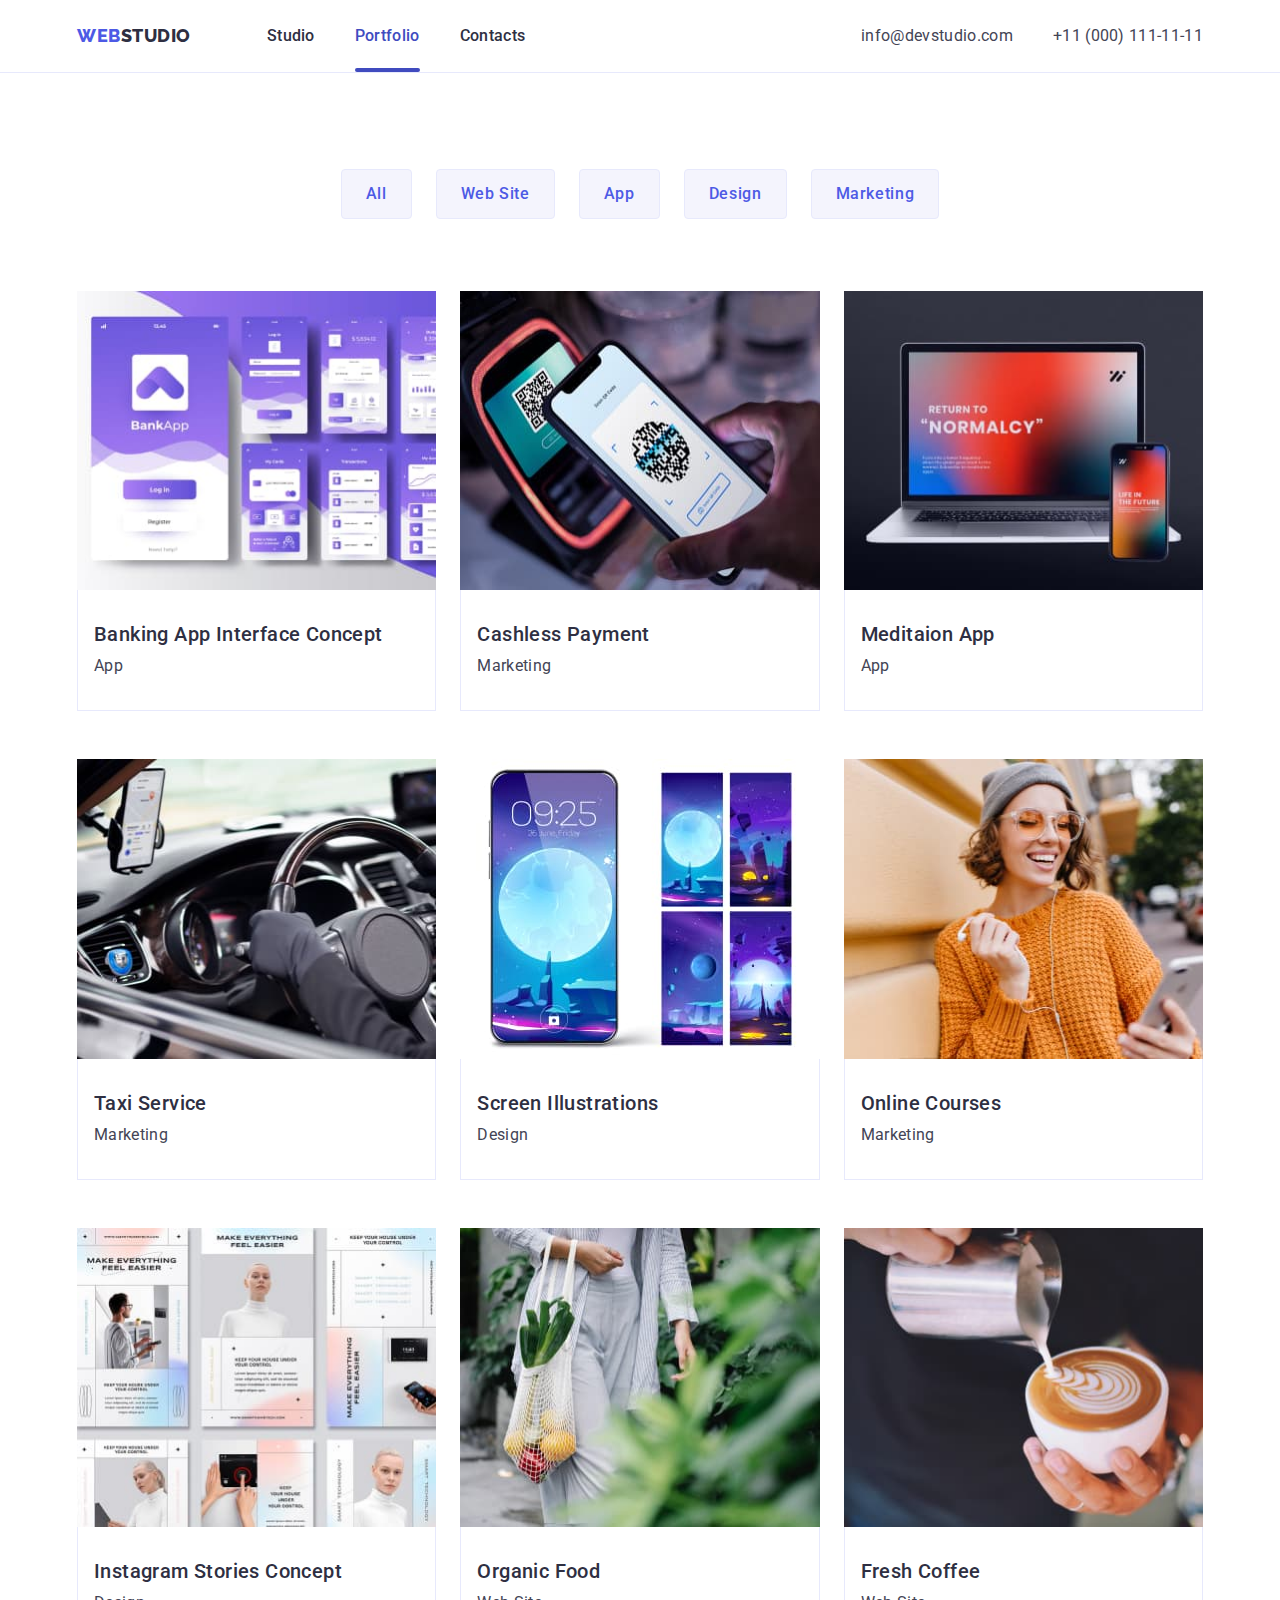
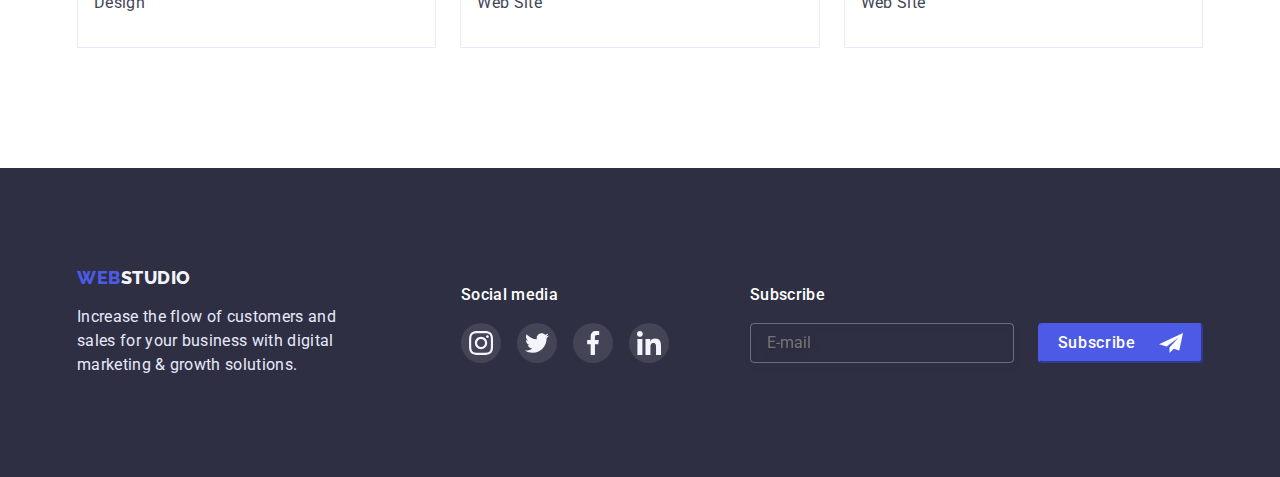
==== commit f70aa748: "#" ====
--- a/portfolio.html
+++ b/portfolio.html
@@ -249,8 +249,7 @@
         <p class="subscribe-title">Subscribe</p>
         <form class="subscribe-form-container">
           <input type="email" class="footer-subscribe-input" name="subscribe" placeholder="E-mail">
-          <button class="footer-subscribe-btn"><span class="footer-btn-subscribe-text">Subscribe</span
-              class="footer-btn-subscribe-text">
+          <button class="footer-subscribe-btn">Subscribe
             <svg class="subscribe-icon" width="24" height="24">
               <use href="./images/sprite.svg#icon-subscribe"></use>
             </svg>
--- a/css/styles.css
+++ b/css/styles.css
@@ -443,7 +443,7 @@
   margin-left: 120px;
 }
 .subscribe-container {
-  margin-left: 120px;
+  margin-left: auto;
 }
 .subscribe-form-container {
   display: flex;
@@ -480,6 +480,11 @@
   border-color: var(--iris-brand-color);
   width: 165px;
   height: 40px;
+  font-weight: 500;
+  font-size: 16px;
+  line-height: 2;
+  letter-spacing: 0.04em;
+  color: var(--white);
   transition: border-color 250ms cubic-bezier(0.4, 0, 0.2, 1),
     background-color 250ms cubic-bezier(0.4, 0, 0.2, 1);
 }
@@ -488,13 +493,13 @@
   background-color: var(--hover-ocean);
   border-color: var(--hover-ocean);
 }
-.footer-btn-subscribe-text {
+/* .footer-btn-subscribe-text {
   font-weight: 500;
   font-size: 16px;
   line-height: 2;
   letter-spacing: 0.04em;
   color: var(--white);
-}
+} */
 .subscribe-icon {
 }
 
@@ -670,6 +675,9 @@
   margin-top: 8px;
   margin-bottom: 4px;
   display: block;
+}
+.modal-form-label-descr:first-child {
+  margin-top: 0;
 }
 .modal-privat-href {
   color: var(--iris-brand-color);
